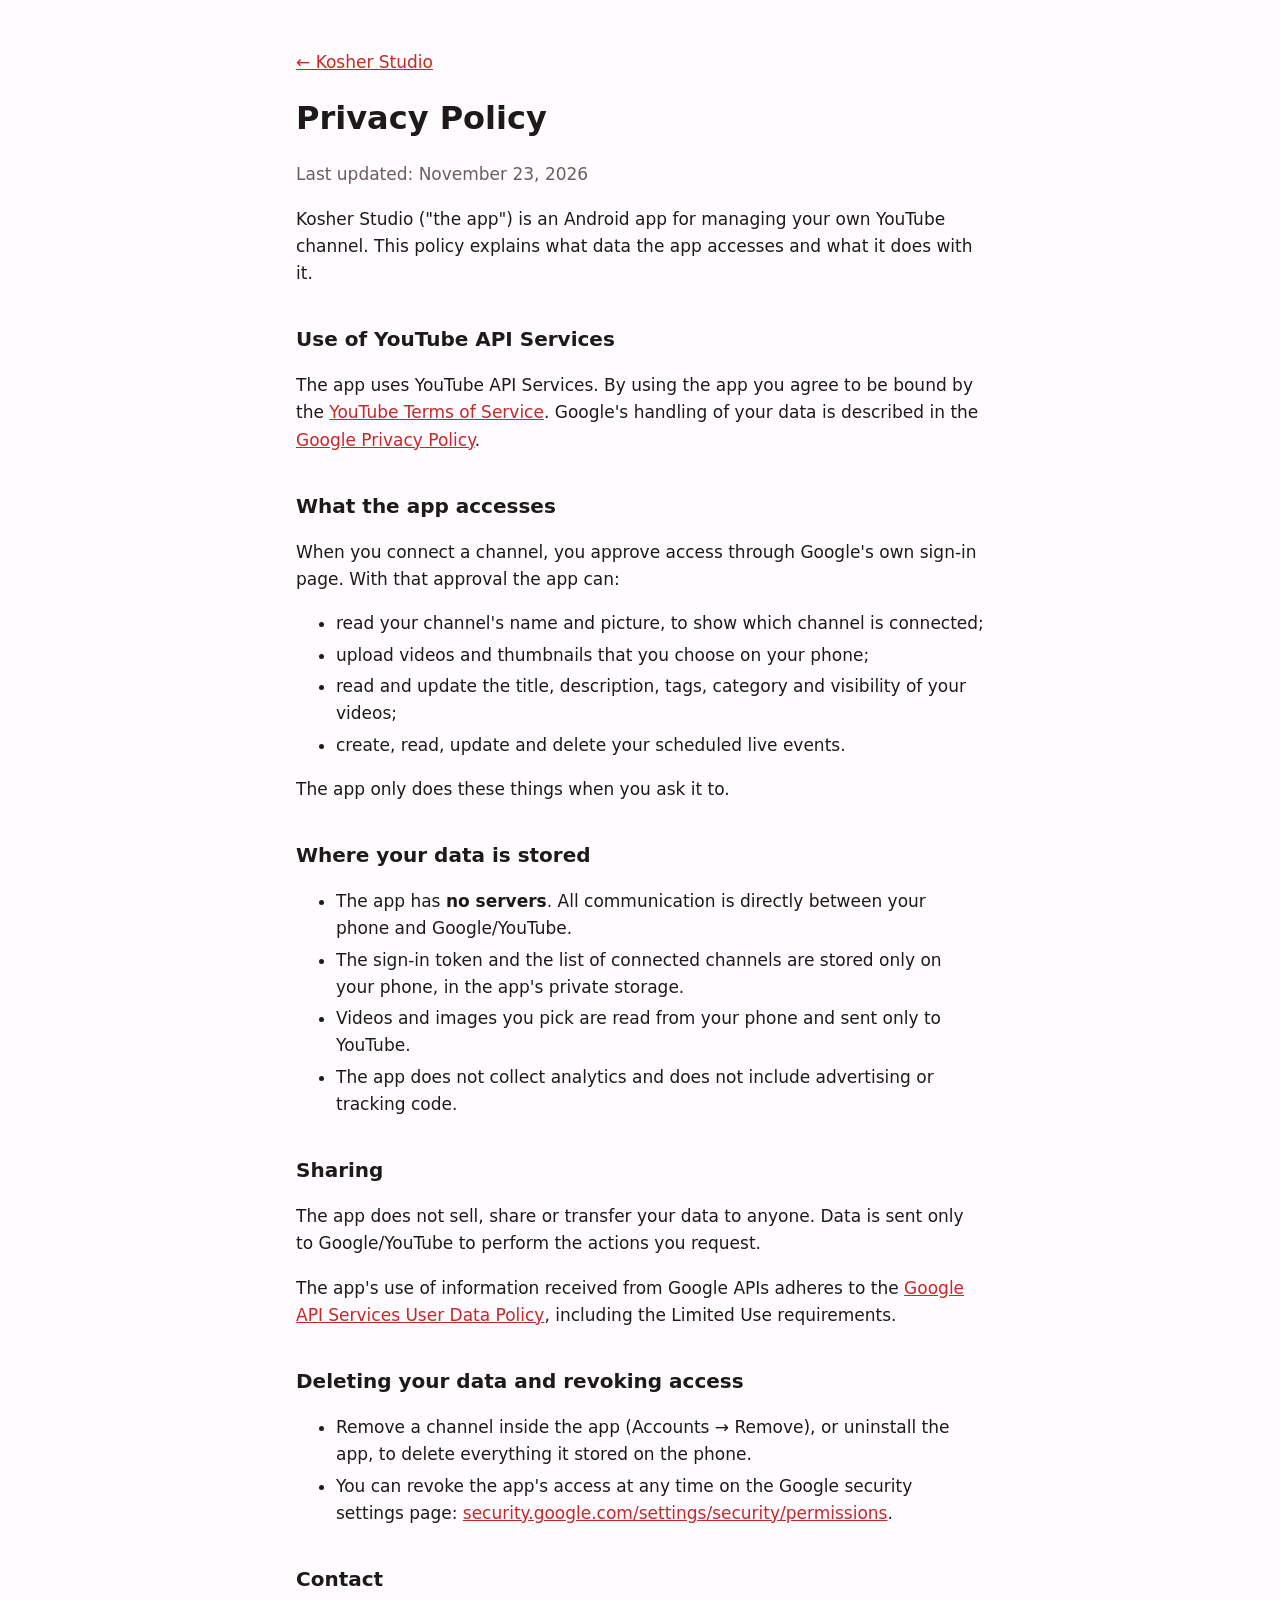
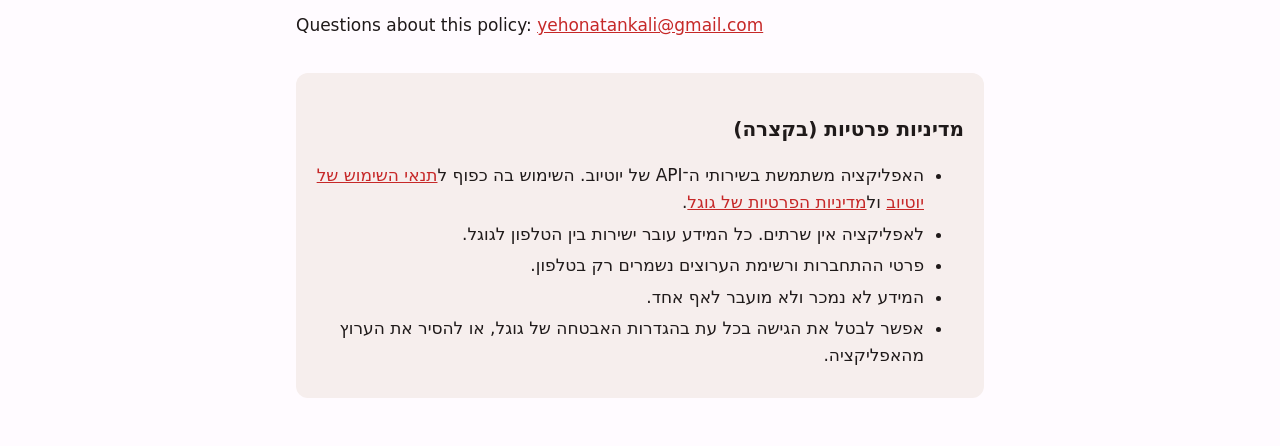
==== privacy.html @ 81a6797f "Add home page and privacy policy" ====
<!doctype html>
<html lang="en">
<head>
<meta charset="utf-8">
<meta name="viewport" content="width=device-width, initial-scale=1">
<title>Kosher Studio – Privacy Policy</title>
<link rel="stylesheet" href="style.css">
</head>
<body>
<main>
  <p><a href="index.html">← Kosher Studio</a></p>
  <h1>Privacy Policy</h1>
  <p class="muted">Last updated: November 23, 2026</p>

  <p>Kosher Studio ("the app") is an Android app for managing your own YouTube channel. This policy explains what data the app accesses and what it does with it.</p>

  <h2>Use of YouTube API Services</h2>
  <p>The app uses YouTube API Services. By using the app you agree to be bound by the
    <a href="https://www.youtube.com/t/terms">YouTube Terms of Service</a>.
    Google's handling of your data is described in the
    <a href="https://policies.google.com/privacy">Google Privacy Policy</a>.</p>

  <h2>What the app accesses</h2>
  <p>When you connect a channel, you approve access through Google's own sign-in page. With that approval the app can:</p>
  <ul>
    <li>read your channel's name and picture, to show which channel is connected;</li>
    <li>upload videos and thumbnails that you choose on your phone;</li>
    <li>read and update the title, description, tags, category and visibility of your videos;</li>
    <li>create, read, update and delete your scheduled live events.</li>
  </ul>
  <p>The app only does these things when you ask it to.</p>

  <h2>Where your data is stored</h2>
  <ul>
    <li>The app has <strong>no servers</strong>. All communication is directly between your phone and Google/YouTube.</li>
    <li>The sign-in token and the list of connected channels are stored only on your phone, in the app's private storage.</li>
    <li>Videos and images you pick are read from your phone and sent only to YouTube.</li>
    <li>The app does not collect analytics and does not include advertising or tracking code.</li>
  </ul>

  <h2>Sharing</h2>
  <p>The app does not sell, share or transfer your data to anyone. Data is sent only to Google/YouTube to perform the actions you request.</p>
  <p>The app's use of information received from Google APIs adheres to the
    <a href="https://developers.google.com/terms/api-services-user-data-policy">Google API Services User Data Policy</a>,
    including the Limited Use requirements.</p>

  <h2>Deleting your data and revoking access</h2>
  <ul>
    <li>Remove a channel inside the app (Accounts → Remove), or uninstall the app, to delete everything it stored on the phone.</li>
    <li>You can revoke the app's access at any time on the Google security settings page:
      <a href="https://security.google.com/settings/security/permissions">security.google.com/settings/security/permissions</a>.</li>
  </ul>

  <h2>Contact</h2>
  <p>Questions about this policy: <a href="mailto:yehonatankali@gmail.com">yehonatankali@gmail.com</a></p>

  <section dir="rtl" lang="he" class="he">
    <h2>מדיניות פרטיות (בקצרה)</h2>
    <ul>
      <li>האפליקציה משתמשת בשירותי ה־API של יוטיוב. השימוש בה כפוף ל<a href="https://www.youtube.com/t/terms">תנאי השימוש של יוטיוב</a> ול<a href="https://policies.google.com/privacy">מדיניות הפרטיות של גוגל</a>.</li>
      <li>לאפליקציה אין שרתים. כל המידע עובר ישירות בין הטלפון לגוגל.</li>
      <li>פרטי ההתחברות ורשימת הערוצים נשמרים רק בטלפון.</li>
      <li>המידע לא נמכר ולא מועבר לאף אחד.</li>
      <li>אפשר לבטל את הגישה בכל עת בהגדרות האבטחה של גוגל, או להסיר את הערוץ מהאפליקציה.</li>
    </ul>
  </section>
</main>
</body>
</html>
---- style.css ----
:root {
  --bg: #fffbff; --text: #1f1a1a; --muted: #6b5e5c; --accent: #c62828; --card: #f6eeed;
  color-scheme: light dark;
}
@media (prefers-color-scheme: dark) {
  :root { --bg: #181212; --text: #f1e6e4; --muted: #b9aaa8; --accent: #ffb4ab; --card: #2a2120; }
}
* { box-sizing: border-box; }
body {
  margin: 0; background: var(--bg); color: var(--text);
  font: 17px/1.6 system-ui, -apple-system, "Segoe UI", Roboto, Arial, sans-serif;
}
main { max-width: 720px; margin: 0 auto; padding: 32px 16px 48px; }
h1 { font-size: 2rem; margin: 0.2em 0; }
h2 { font-size: 1.25rem; margin-top: 1.8em; }
a { color: var(--accent); }
.lead { font-size: 1.1rem; color: var(--muted); }
.muted { color: var(--muted); }
.logo {
  width: 56px; height: 56px; border-radius: 14px; background: var(--accent); color: var(--bg);
  display: grid; place-items: center; font-size: 26px;
}
.he { background: var(--card); border-radius: 12px; padding: 4px 20px 12px; margin-top: 2em; }
footer { margin-top: 3em; display: flex; flex-wrap: wrap; gap: 8px; color: var(--muted); }
li { margin: 0.25em 0; }
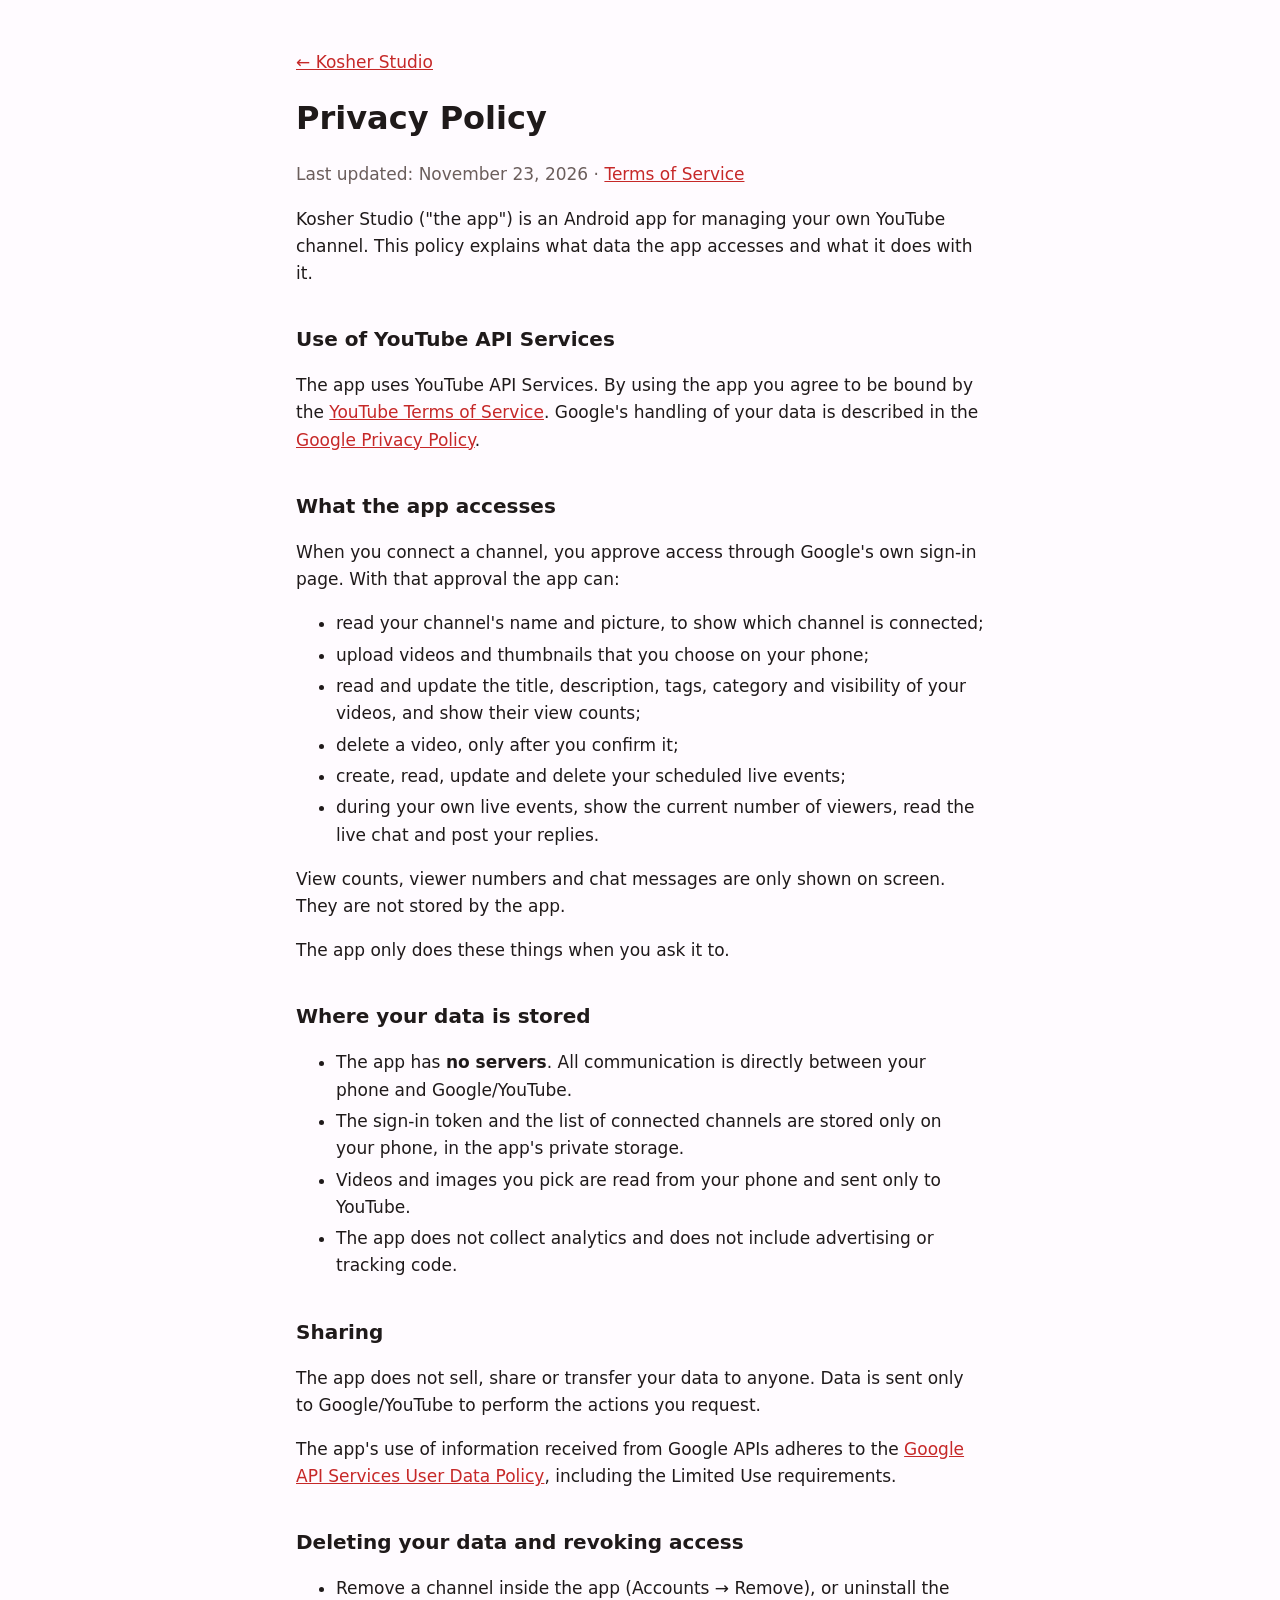
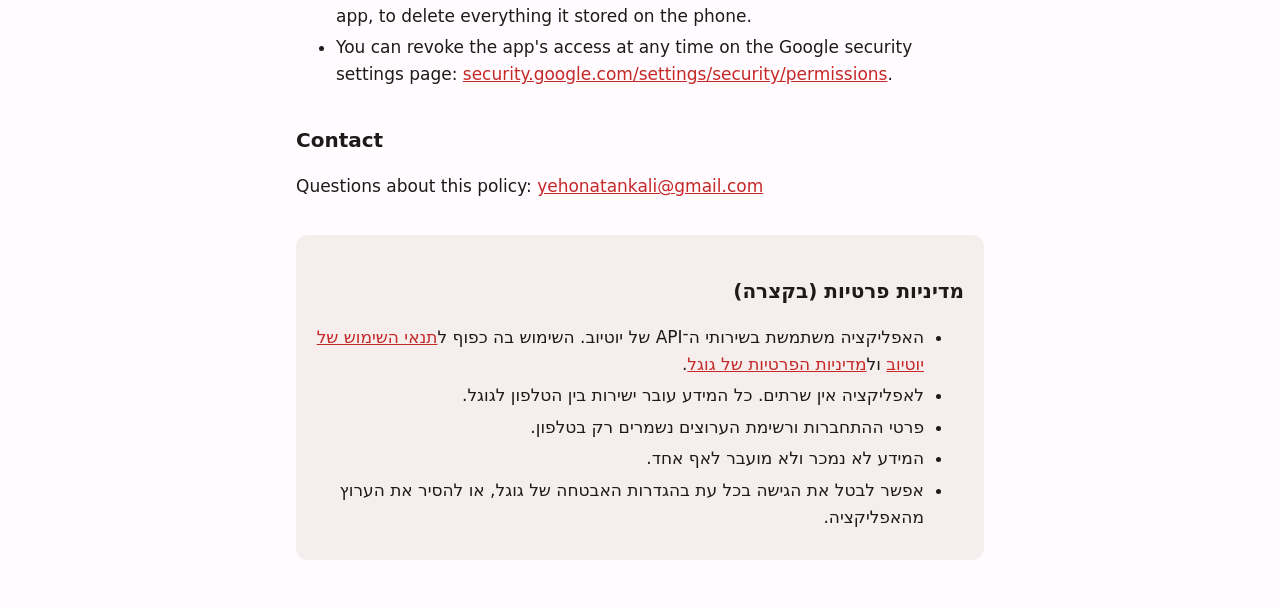
==== commit 3442137f: "Add Terms of Service and YouTube attribution" ====
--- a/privacy.html
+++ b/privacy.html
@@ -10,7 +10,7 @@
 <main>
   <p><a href="index.html">← Kosher Studio</a></p>
   <h1>Privacy Policy</h1>
-  <p class="muted">Last updated: November 23, 2026</p>
+  <p class="muted">Last updated: November 23, 2026 · <a href="terms.html">Terms of Service</a></p>
 
   <p>Kosher Studio ("the app") is an Android app for managing your own YouTube channel. This policy explains what data the app accesses and what it does with it.</p>
 
@@ -25,9 +25,12 @@
   <ul>
     <li>read your channel's name and picture, to show which channel is connected;</li>
     <li>upload videos and thumbnails that you choose on your phone;</li>
-    <li>read and update the title, description, tags, category and visibility of your videos;</li>
-    <li>create, read, update and delete your scheduled live events.</li>
+    <li>read and update the title, description, tags, category and visibility of your videos, and show their view counts;</li>
+    <li>delete a video, only after you confirm it;</li>
+    <li>create, read, update and delete your scheduled live events;</li>
+    <li>during your own live events, show the current number of viewers, read the live chat and post your replies.</li>
   </ul>
+  <p>View counts, viewer numbers and chat messages are only shown on screen. They are not stored by the app.</p>
   <p>The app only does these things when you ask it to.</p>
 
   <h2>Where your data is stored</h2>
--- a/style.css
+++ b/style.css
@@ -21,5 +21,10 @@
   display: grid; place-items: center; font-size: 26px;
 }
 .he { background: var(--card); border-radius: 12px; padding: 4px 20px 12px; margin-top: 2em; }
+.yt-attrib { margin-top: 2em; padding: 12px 16px; border: 1px solid var(--card); border-radius: 12px; }
+.yt-mark {
+  display: inline-grid; place-items: center; width: 28px; height: 20px; border-radius: 6px;
+  background: #ff0000; color: #fff; font-size: 11px; margin-inline-end: 6px; vertical-align: middle;
+}
 footer { margin-top: 3em; display: flex; flex-wrap: wrap; gap: 8px; color: var(--muted); }
 li { margin: 0.25em 0; }
